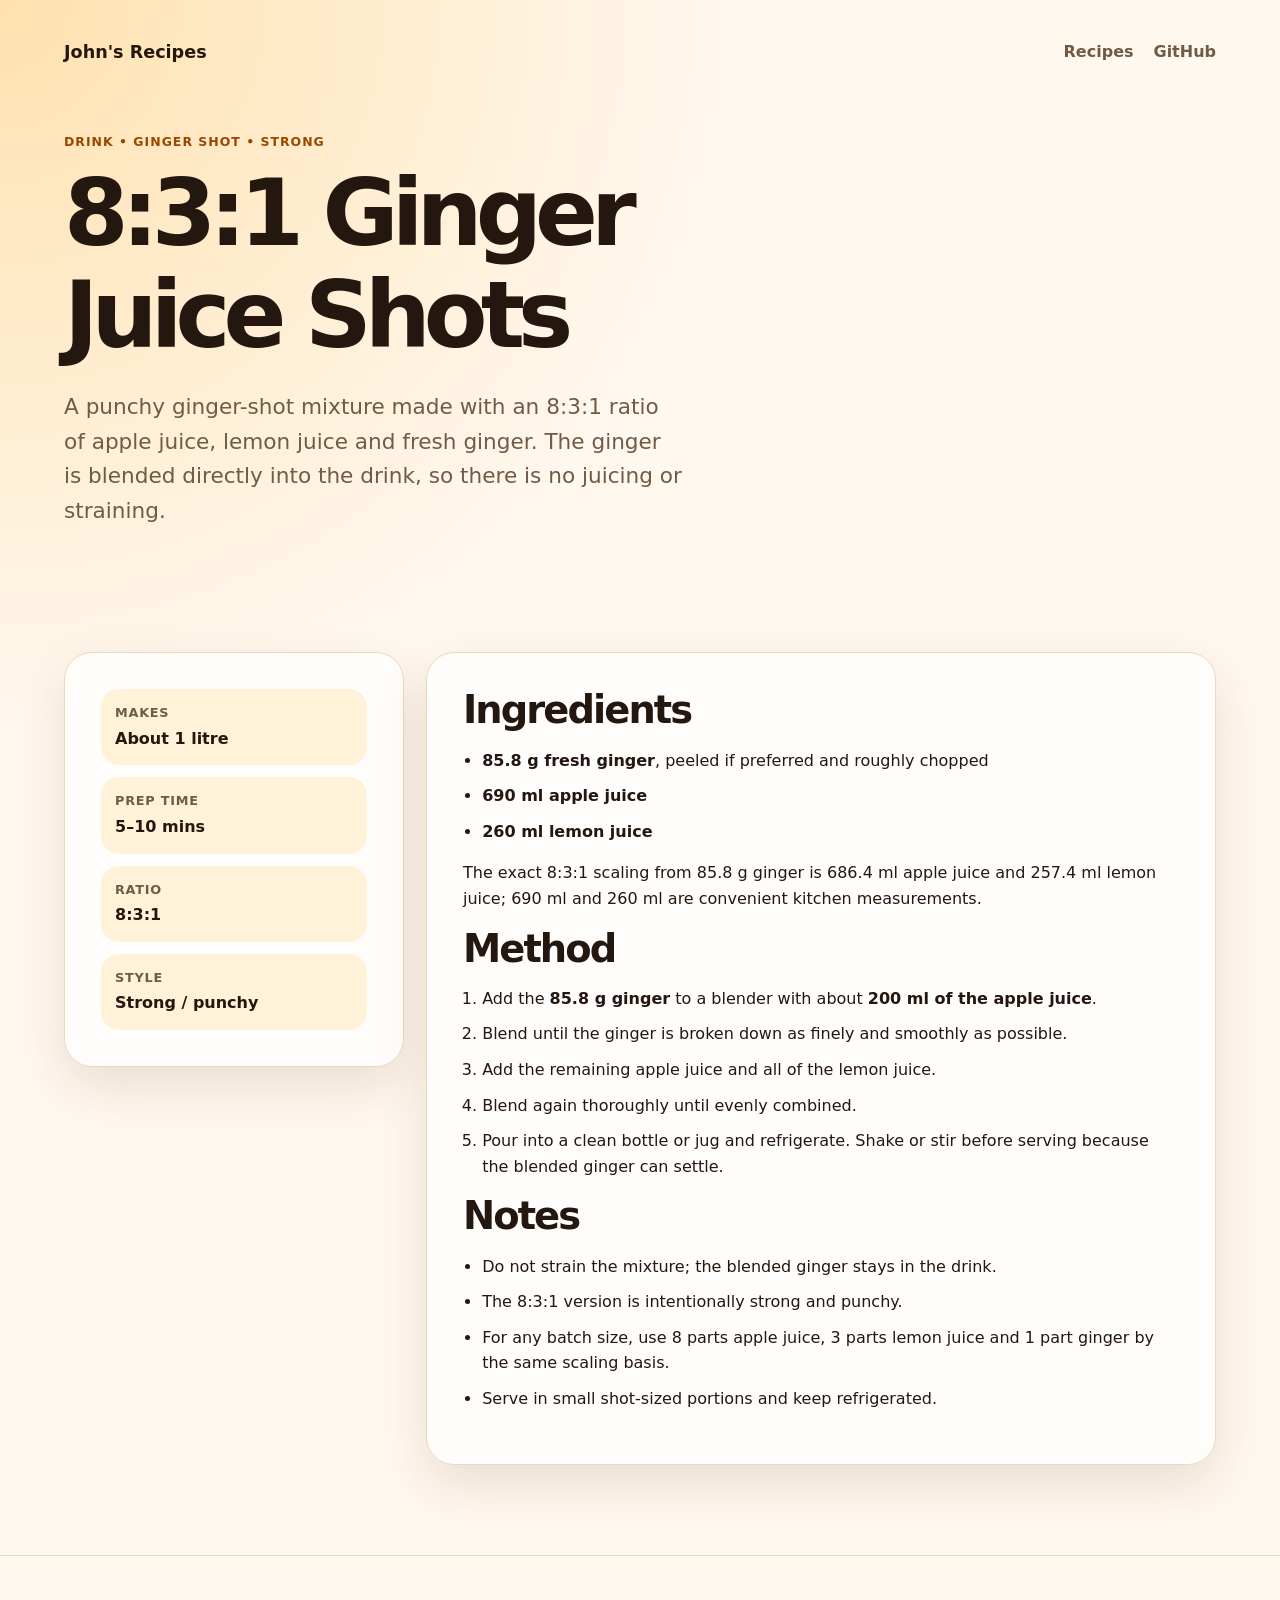
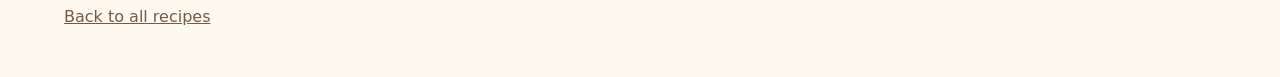
==== recipes/8-3-1-ginger-juice-shots.html @ a578ba79 "Add 8:3:1 ginger juice shots recipe" ====
<!doctype html>
<html lang="en">
<head>
  <meta charset="utf-8">
  <meta name="viewport" content="width=device-width, initial-scale=1">
  <title>8:3:1 Ginger Juice Shots | John's Recipes</title>
  <meta name="description" content="A strong blended ginger shot recipe using an 8:3:1 ratio of apple juice, lemon juice and fresh ginger.">
  <link rel="stylesheet" href="../styles.css">
</head>
<body>
  <header class="recipe-hero">
    <nav class="nav" aria-label="Main navigation">
      <a class="brand" href="../">John's Recipes</a>
      <a href="../#recipes">Recipes</a>
      <a href="https://github.com/Minecraftman04/Recipes">GitHub</a>
    </nav>
    <section class="recipe-hero-content">
      <p class="eyebrow">Drink • Ginger shot • Strong</p>
      <h1>8:3:1 Ginger Juice Shots</h1>
      <p class="intro">A punchy ginger-shot mixture made with an 8:3:1 ratio of apple juice, lemon juice and fresh ginger. The ginger is blended directly into the drink, so there is no juicing or straining.</p>
    </section>
  </header>
  <main class="section recipe-layout">
    <aside class="recipe-page-card" aria-label="Recipe summary">
      <div class="info-box"><dt>Makes</dt><dd>About 1 litre</dd></div>
      <div class="info-box"><dt>Prep time</dt><dd>5–10 mins</dd></div>
      <div class="info-box"><dt>Ratio</dt><dd>8:3:1</dd></div>
      <div class="info-box"><dt>Style</dt><dd>Strong / punchy</dd></div>
    </aside>
    <article class="recipe-page-card">
      <section aria-labelledby="ingredients">
        <h2 id="ingredients">Ingredients</h2>
        <ul>
          <li><strong>85.8 g fresh ginger</strong>, peeled if preferred and roughly chopped</li>
          <li><strong>690 ml apple juice</strong></li>
          <li><strong>260 ml lemon juice</strong></li>
        </ul>
        <p>The exact 8:3:1 scaling from 85.8 g ginger is 686.4 ml apple juice and 257.4 ml lemon juice; 690 ml and 260 ml are convenient kitchen measurements.</p>
      </section>
      <section aria-labelledby="method">
        <h2 id="method">Method</h2>
        <ol>
          <li>Add the <strong>85.8 g ginger</strong> to a blender with about <strong>200 ml of the apple juice</strong>.</li>
          <li>Blend until the ginger is broken down as finely and smoothly as possible.</li>
          <li>Add the remaining apple juice and all of the lemon juice.</li>
          <li>Blend again thoroughly until evenly combined.</li>
          <li>Pour into a clean bottle or jug and refrigerate. Shake or stir before serving because the blended ginger can settle.</li>
        </ol>
      </section>
      <section aria-labelledby="notes">
        <h2 id="notes">Notes</h2>
        <ul>
          <li>Do not strain the mixture; the blended ginger stays in the drink.</li>
          <li>The 8:3:1 version is intentionally strong and punchy.</li>
          <li>For any batch size, use 8 parts apple juice, 3 parts lemon juice and 1 part ginger by the same scaling basis.</li>
          <li>Serve in small shot-sized portions and keep refrigerated.</li>
        </ul>
      </section>
    </article>
  </main>
  <footer class="footer"><p><a href="../">Back to all recipes</a></p></footer>
</body>
</html>
---- styles.css ----
:root {
  color-scheme: light;
  --bg: #fff8ef;
  --surface: #ffffff;
  --surface-strong: #fff2d9;
  --text: #24170f;
  --muted: #725b45;
  --accent: #d46a00;
  --accent-dark: #9a4800;
  --border: #ead7bd;
  --shadow: 0 20px 50px rgba(79, 45, 10, 0.12);
}

* {
  box-sizing: border-box;
}

html {
  scroll-behavior: smooth;
}

body {
  margin: 0;
  font-family: Inter, ui-sans-serif, system-ui, -apple-system, BlinkMacSystemFont, "Segoe UI", sans-serif;
  background: radial-gradient(circle at top left, #ffe1ae 0, transparent 35%), var(--bg);
  color: var(--text);
  line-height: 1.6;
}

a {
  color: inherit;
}

.hero {
  min-height: 62vh;
  padding: 24px clamp(20px, 5vw, 72px) 72px;
  display: flex;
  flex-direction: column;
}

.nav {
  display: flex;
  align-items: center;
  gap: 20px;
  padding: 14px 0;
  color: var(--muted);
}

.nav a {
  text-decoration: none;
  font-weight: 700;
}

.nav a:not(.brand):hover {
  color: var(--accent-dark);
}

.brand {
  margin-right: auto;
  color: var(--text);
  font-size: 1.1rem;
}

.hero-content {
  width: min(820px, 100%);
  margin-top: auto;
  padding: 72px 0 24px;
}

.eyebrow {
  margin: 0 0 10px;
  color: var(--accent-dark);
  font-weight: 800;
  letter-spacing: 0.08em;
  text-transform: uppercase;
  font-size: 0.78rem;
}

h1,
h2,
h3 {
  margin: 0;
  line-height: 1.1;
}

h1 {
  max-width: 760px;
  font-size: clamp(3rem, 9vw, 6.5rem);
  letter-spacing: -0.075em;
}

h2 {
  font-size: clamp(2rem, 5vw, 3.75rem);
  letter-spacing: -0.05em;
}

h3 {
  font-size: 1.45rem;
}

.intro {
  max-width: 620px;
  margin: 24px 0 32px;
  color: var(--muted);
  font-size: clamp(1.05rem, 2vw, 1.35rem);
}

.button,
.card-link {
  display: inline-flex;
  align-items: center;
  justify-content: center;
  border: 0;
  border-radius: 999px;
  background: var(--accent);
  color: #fff;
  text-decoration: none;
  font-weight: 800;
  padding: 13px 20px;
  box-shadow: 0 10px 24px rgba(212, 106, 0, 0.22);
}

.button:hover,
.card-link:hover {
  background: var(--accent-dark);
}

.section {
  padding: 56px clamp(20px, 5vw, 72px) 90px;
}

.section-heading {
  margin-bottom: 24px;
}

.recipe-grid {
  display: grid;
  grid-template-columns: repeat(auto-fit, minmax(260px, 1fr));
  gap: 22px;
}

.recipe-card,
.recipe-page-card {
  background: rgba(255, 255, 255, 0.78);
  border: 1px solid var(--border);
  border-radius: 28px;
  box-shadow: var(--shadow);
  overflow: hidden;
}

.recipe-card {
  display: flex;
  flex-direction: column;
}

.recipe-card-content {
  padding: 26px;
  flex: 1;
}

.recipe-card p {
  color: var(--muted);
}

.recipe-tag {
  margin: 0 0 10px;
  font-size: 0.9rem;
  font-weight: 800;
  color: var(--accent-dark) !important;
}

.recipe-meta {
  display: grid;
  grid-template-columns: repeat(2, minmax(0, 1fr));
  gap: 12px;
  margin: 22px 0 0;
}

.recipe-meta div,
.info-box {
  background: var(--surface-strong);
  border-radius: 18px;
  padding: 14px;
}

dt {
  color: var(--muted);
  font-size: 0.8rem;
  font-weight: 800;
  text-transform: uppercase;
  letter-spacing: 0.06em;
}

dd {
  margin: 2px 0 0;
  font-weight: 800;
}

.card-link {
  margin: 0 26px 26px;
}

.recipe-hero {
  padding: 24px clamp(20px, 5vw, 72px) 36px;
}

.recipe-hero-content {
  margin-top: 52px;
  width: min(950px, 100%);
}

.recipe-hero h1 {
  font-size: clamp(2.7rem, 8vw, 5.8rem);
}

.recipe-layout {
  display: grid;
  grid-template-columns: minmax(240px, 340px) minmax(0, 1fr);
  gap: 22px;
  align-items: start;
}

.recipe-page-card {
  padding: clamp(22px, 4vw, 36px);
}

.recipe-page-card h2 {
  font-size: clamp(1.7rem, 3vw, 2.4rem);
  margin-bottom: 16px;
}

.recipe-page-card ul,
.recipe-page-card ol {
  padding-left: 1.2rem;
}

.recipe-page-card li + li {
  margin-top: 10px;
}

.info-box + .info-box {
  margin-top: 12px;
}

.warning {
  border-left: 5px solid var(--accent);
}

.footer {
  padding: 32px clamp(20px, 5vw, 72px);
  color: var(--muted);
  border-top: 1px solid var(--border);
}

.footer code {
  background: var(--surface-strong);
  padding: 2px 6px;
  border-radius: 6px;
}

@media (max-width: 780px) {
  .nav {
    flex-wrap: wrap;
  }

  .recipe-layout {
    grid-template-columns: 1fr;
  }

  h1 {
    letter-spacing: -0.055em;
  }
}
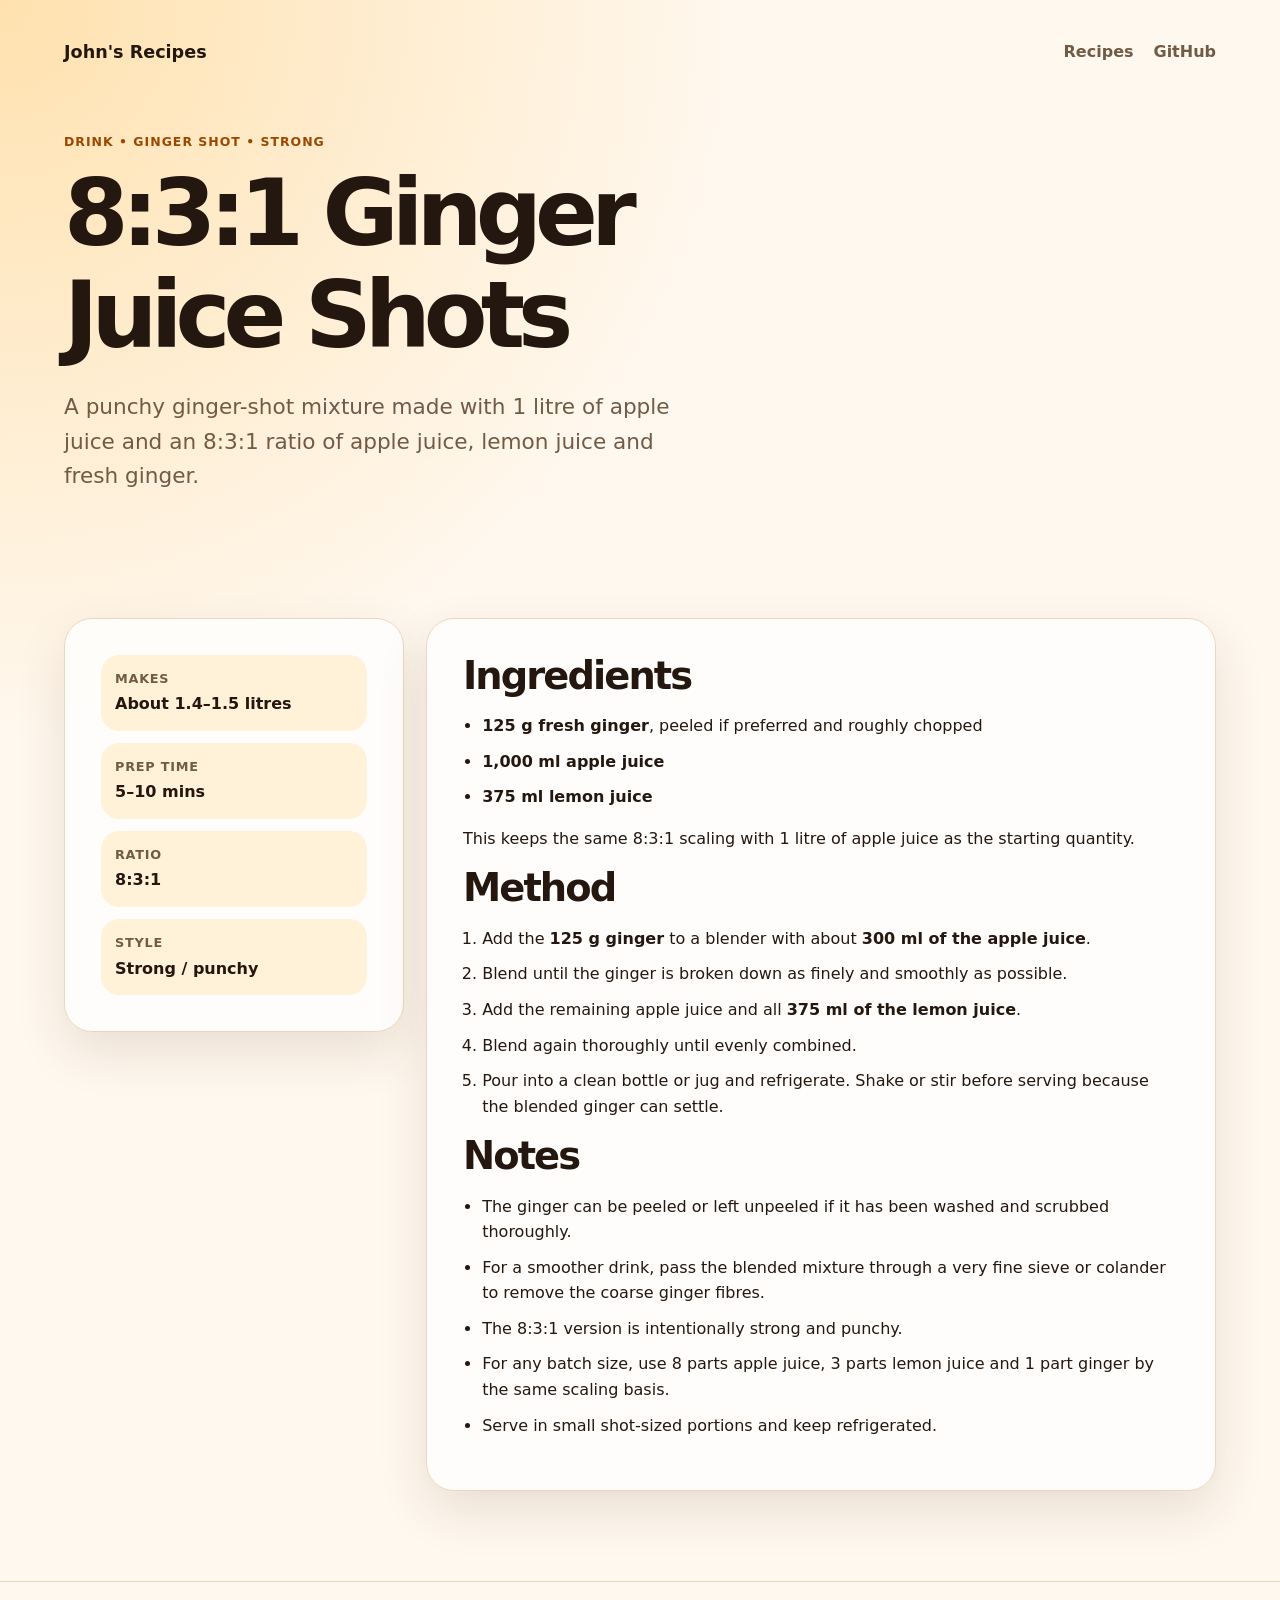
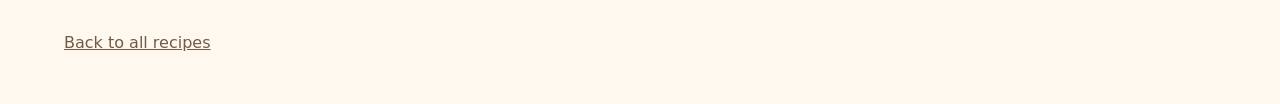
==== commit 555ced20: "Scale ginger shots recipe to 1 litre apple juice" ====
--- a/recipes/8-3-1-ginger-juice-shots.html
+++ b/recipes/8-3-1-ginger-juice-shots.html
@@ -4,7 +4,7 @@
   <meta charset="utf-8">
   <meta name="viewport" content="width=device-width, initial-scale=1">
   <title>8:3:1 Ginger Juice Shots | John's Recipes</title>
-  <meta name="description" content="A strong blended ginger shot recipe using an 8:3:1 ratio of apple juice, lemon juice and fresh ginger.">
+  <meta name="description" content="A strong blended ginger shot recipe using 1 litre of apple juice with an 8:3:1 ratio of apple juice, lemon juice and fresh ginger.">
   <link rel="stylesheet" href="../styles.css">
 </head>
 <body>
@@ -17,12 +17,12 @@
     <section class="recipe-hero-content">
       <p class="eyebrow">Drink • Ginger shot • Strong</p>
       <h1>8:3:1 Ginger Juice Shots</h1>
-      <p class="intro">A punchy ginger-shot mixture made with an 8:3:1 ratio of apple juice, lemon juice and fresh ginger. The ginger is blended directly into the drink, so there is no juicing or straining.</p>
+      <p class="intro">A punchy ginger-shot mixture made with 1 litre of apple juice and an 8:3:1 ratio of apple juice, lemon juice and fresh ginger.</p>
     </section>
   </header>
   <main class="section recipe-layout">
     <aside class="recipe-page-card" aria-label="Recipe summary">
-      <div class="info-box"><dt>Makes</dt><dd>About 1 litre</dd></div>
+      <div class="info-box"><dt>Makes</dt><dd>About 1.4–1.5 litres</dd></div>
       <div class="info-box"><dt>Prep time</dt><dd>5–10 mins</dd></div>
       <div class="info-box"><dt>Ratio</dt><dd>8:3:1</dd></div>
       <div class="info-box"><dt>Style</dt><dd>Strong / punchy</dd></div>
@@ -31,18 +31,18 @@
       <section aria-labelledby="ingredients">
         <h2 id="ingredients">Ingredients</h2>
         <ul>
-          <li><strong>85.8 g fresh ginger</strong>, peeled if preferred and roughly chopped</li>
-          <li><strong>690 ml apple juice</strong></li>
-          <li><strong>260 ml lemon juice</strong></li>
+          <li><strong>125 g fresh ginger</strong>, peeled if preferred and roughly chopped</li>
+          <li><strong>1,000 ml apple juice</strong></li>
+          <li><strong>375 ml lemon juice</strong></li>
         </ul>
-        <p>The exact 8:3:1 scaling from 85.8 g ginger is 686.4 ml apple juice and 257.4 ml lemon juice; 690 ml and 260 ml are convenient kitchen measurements.</p>
+        <p>This keeps the same 8:3:1 scaling with 1 litre of apple juice as the starting quantity.</p>
       </section>
       <section aria-labelledby="method">
         <h2 id="method">Method</h2>
         <ol>
-          <li>Add the <strong>85.8 g ginger</strong> to a blender with about <strong>200 ml of the apple juice</strong>.</li>
+          <li>Add the <strong>125 g ginger</strong> to a blender with about <strong>300 ml of the apple juice</strong>.</li>
           <li>Blend until the ginger is broken down as finely and smoothly as possible.</li>
-          <li>Add the remaining apple juice and all of the lemon juice.</li>
+          <li>Add the remaining apple juice and all <strong>375 ml of the lemon juice</strong>.</li>
           <li>Blend again thoroughly until evenly combined.</li>
           <li>Pour into a clean bottle or jug and refrigerate. Shake or stir before serving because the blended ginger can settle.</li>
         </ol>
@@ -50,7 +50,8 @@
       <section aria-labelledby="notes">
         <h2 id="notes">Notes</h2>
         <ul>
-          <li>Do not strain the mixture; the blended ginger stays in the drink.</li>
+          <li>The ginger can be peeled or left unpeeled if it has been washed and scrubbed thoroughly.</li>
+          <li>For a smoother drink, pass the blended mixture through a very fine sieve or colander to remove the coarse ginger fibres.</li>
           <li>The 8:3:1 version is intentionally strong and punchy.</li>
           <li>For any batch size, use 8 parts apple juice, 3 parts lemon juice and 1 part ginger by the same scaling basis.</li>
           <li>Serve in small shot-sized portions and keep refrigerated.</li>
